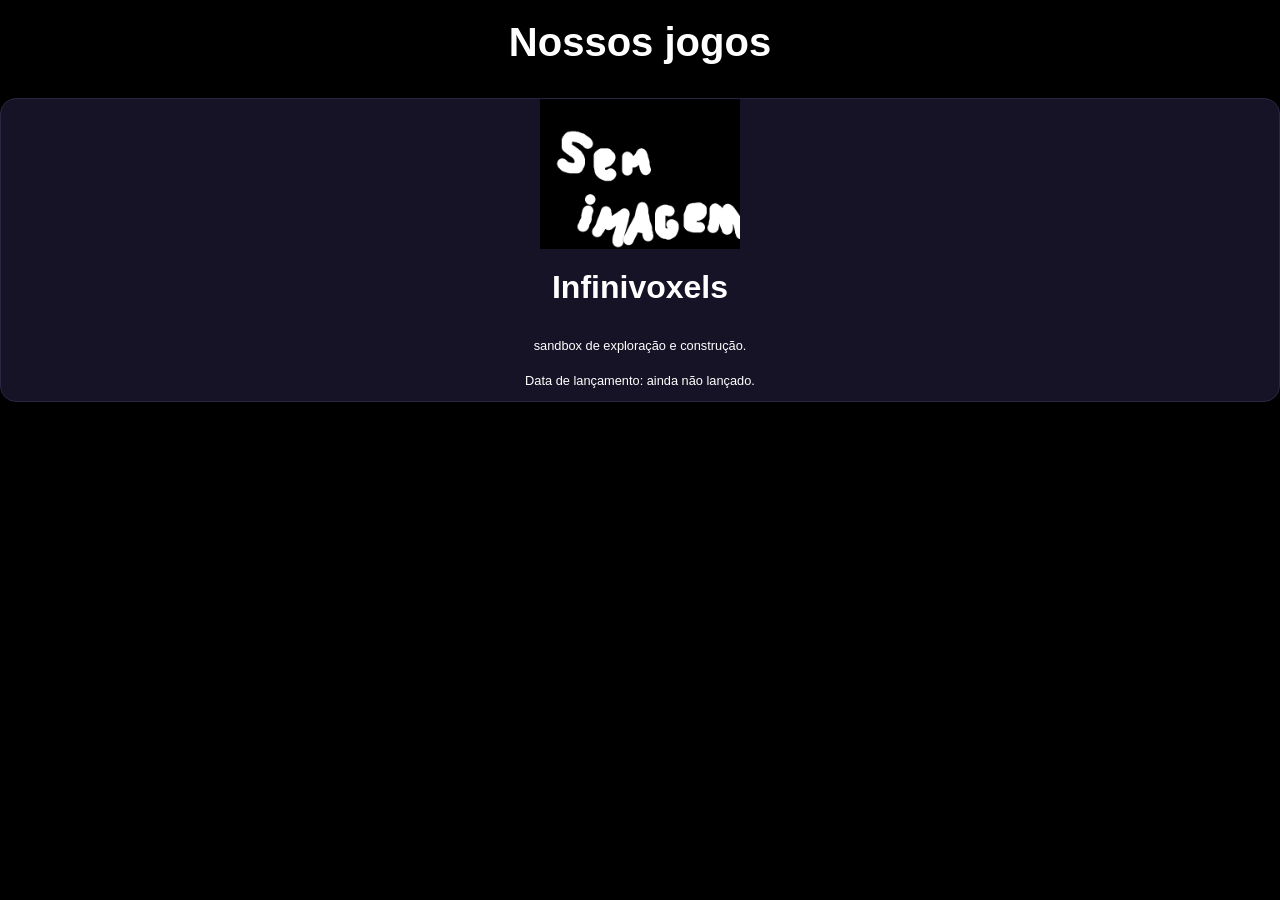
==== index.html @ 47112429 "edit the website #3" ====
<html>
  <head>
    <title>Voxel Team</title>
    <link rel="stylesheet" href="style.css">
  </head>
  <body>
<section class="games">
    <h2>Nossos jogos</h2>

    <div class="game-grid">

        <article class="game-card">
<div style="text-align: center;">
  <img src="assets/infinivoxels.png" alt="Sem Imagem." style="width: 200px; height: auto;">
</div>

            <div class="game-info">
                <h3>Infinivoxels</h3>

                <p>sandbox de exploração e construção.</p>
                <p>Data de lançamento: ainda não lançado.</p>
            </div>
        </article>

    </div>
</section>
  </body>
</html>
---- style.css ----
:root {
    --background: #0d0b16;
    --surface: #171326;
    --primary: #9b6cff;
    --secondary: #6c8cff;
    --text: #f5f1ff;
    --muted: #aaa3bd;
}
body {
    margin: 0;
    font-family: "Oxanium", sans-serif;
    background-color: #000000;
    color: #333333;
}
h2 {
    color: #ffffff;
    font-size: 2.5rem;
    text-align: center;
    margin-top: 20px;
}
h3 {
    color: #ffffff;
    font-size: 2.0rem;
    text-align: center;
    margin-top: 20px;
}
p {
    color: #ffffff;
    font-size: 0.8rem;
    text-align: center;
    margin-top: 20px;
}
.hero {
    background:
        radial-gradient(
            circle at 50% 40%,
            #302060,
            #0d0b16 65%
        );
}
.game-card {
    background: #171326;
    border: 1px solid #2c2540;
    border-radius: 16px;
    overflow: hidden;

    transition:
        transform 0.25s ease,
        border-color 0.25s ease;
}

.game-card:hover {
    transform: translateY(-8px);
    border-color: #9b6cff;
}
.game-card img {
    transition: transform 0.4s ease;
}

.game-card:hover img {
    transform: scale(1.05);
}

.button {
    transition:
        transform 0.2s ease,
        box-shadow 0.2s ease;
}

.button:hover {
    transform: translateY(-2px);
    box-shadow: 0 8px 30px rgba(155, 108, 255, 0.25);
}

.reveal {
    opacity: 0;
    transform: translateY(30px);
    transition: 0.7s ease;
}

.reveal.visible {
    opacity: 1;
    transform: translateY(0);
}
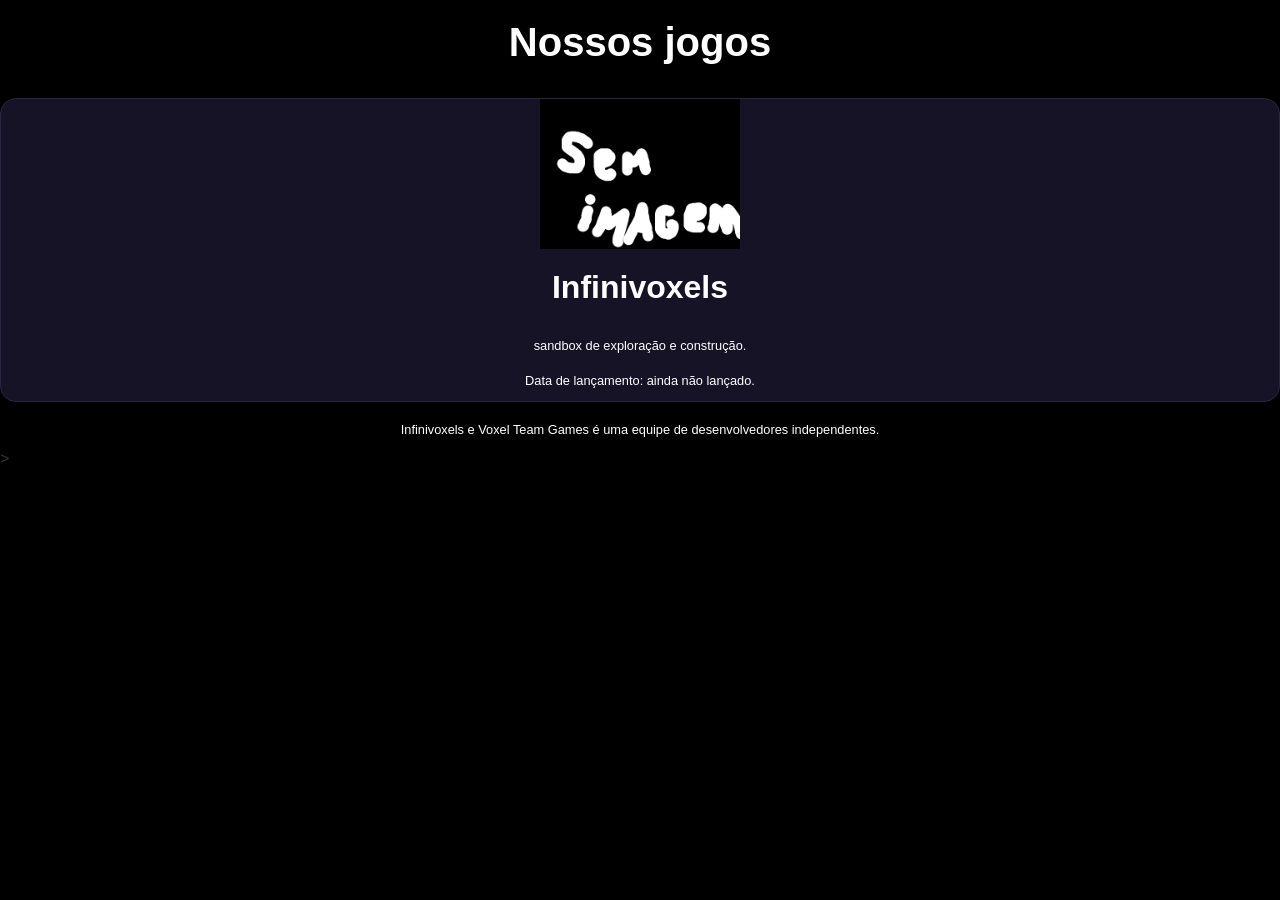
==== commit 989bebaa: "edit the website #4" ====
--- a/index.html
+++ b/index.html
@@ -25,4 +25,6 @@
     </div>
 </section>
   </body>
+  <foot>
+    <p>Infinivoxels e Voxel Team Games é uma equipe de desenvolvedores independentes. </p>>
 </html>
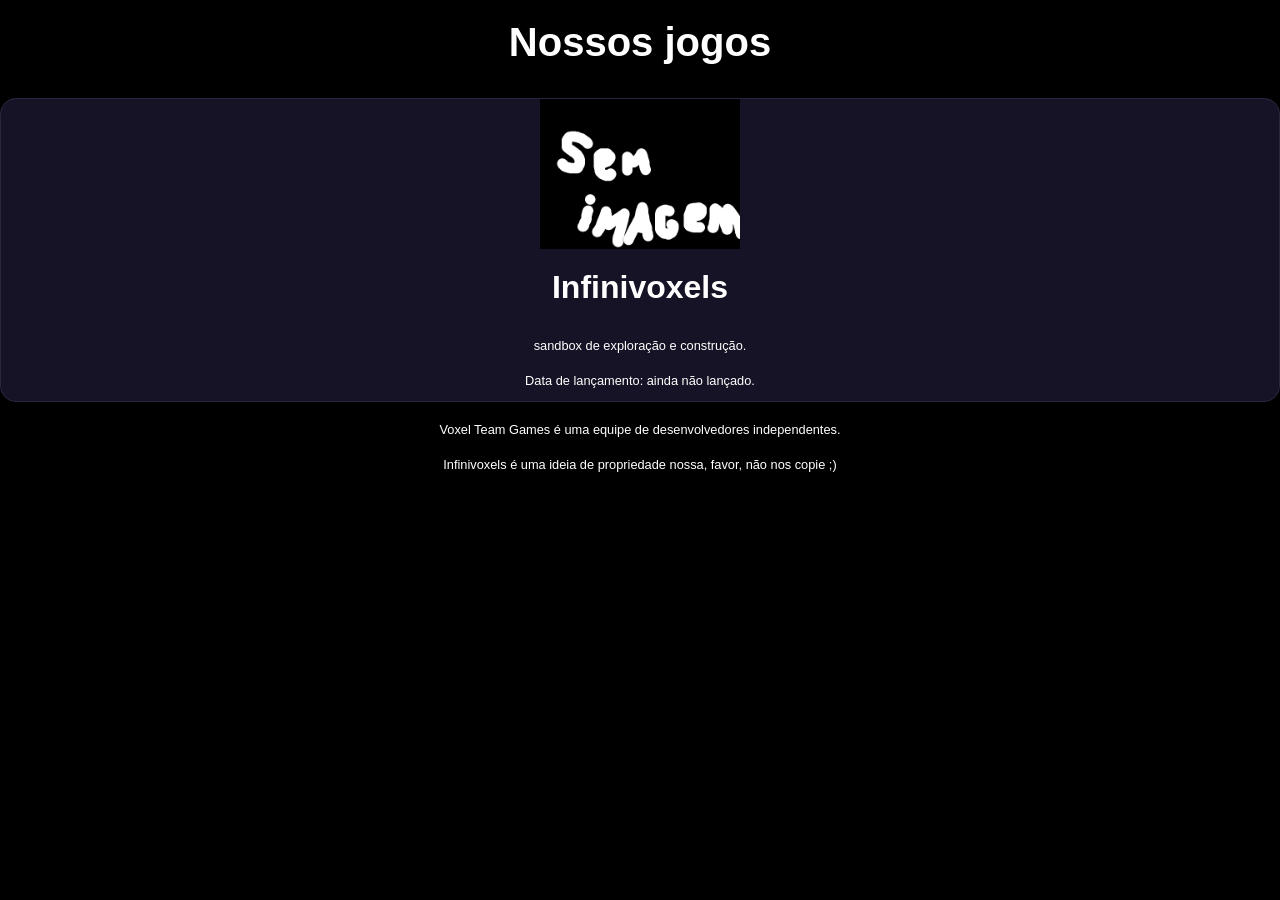
==== commit 1c3ad36f: "edit the website #4" ====
--- a/index.html
+++ b/index.html
@@ -26,5 +26,6 @@
 </section>
   </body>
   <foot>
-    <p>Infinivoxels e Voxel Team Games é uma equipe de desenvolvedores independentes. </p>>
+    <p>Voxel Team Games é uma equipe de desenvolvedores independentes.</p>
+    <p>Infinivoxels é uma ideia de propriedade nossa, favor, não nos copie ;)</p>
 </html>
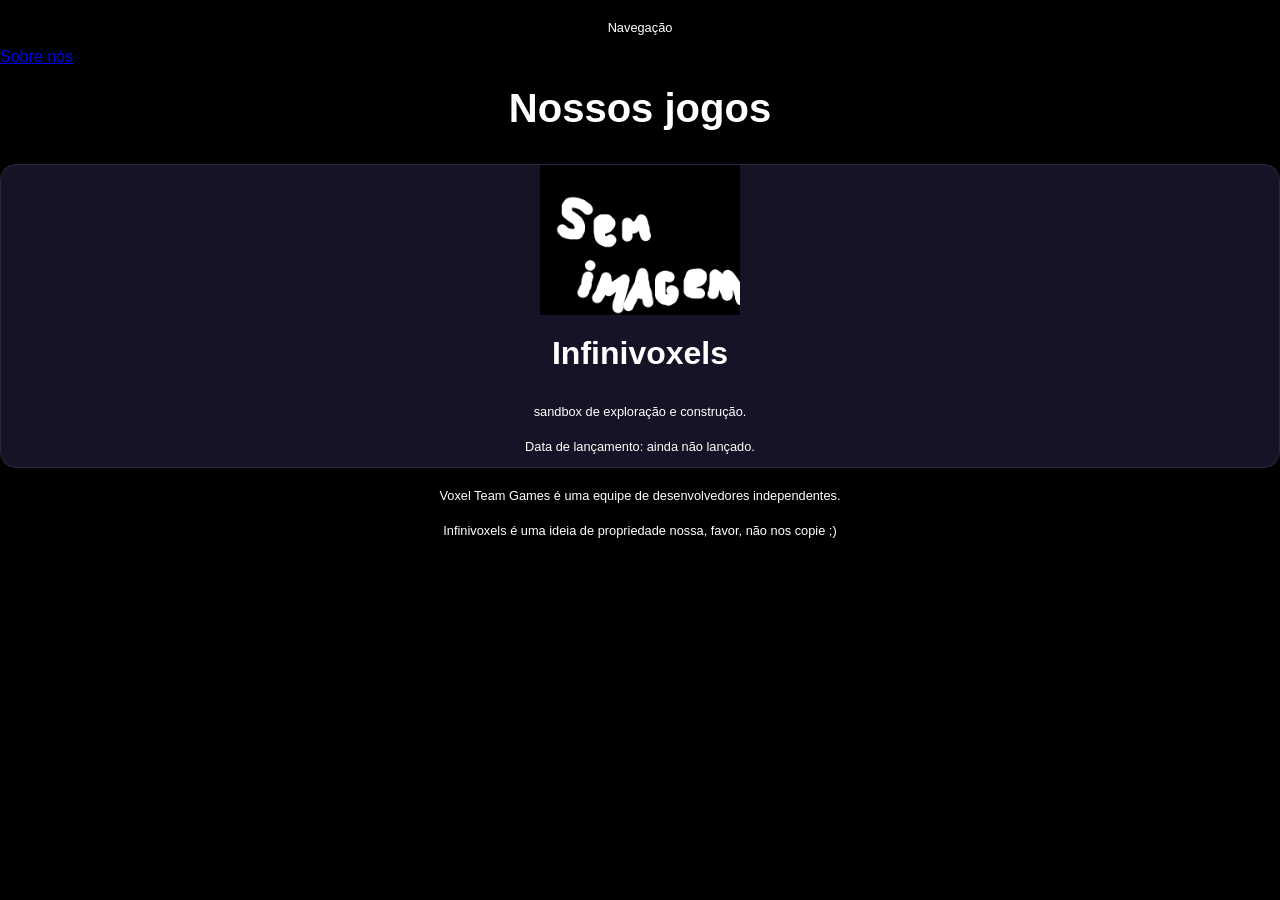
==== commit 6a7f8748: "Add navigation paragraph and link to about section" ====
--- a/index.html
+++ b/index.html
@@ -4,6 +4,8 @@
     <link rel="stylesheet" href="style.css">
   </head>
   <body>
+    <p>Navegação</p>
+    <a href="about">Sobre nós</a>
 <section class="games">
     <h2>Nossos jogos</h2>
 
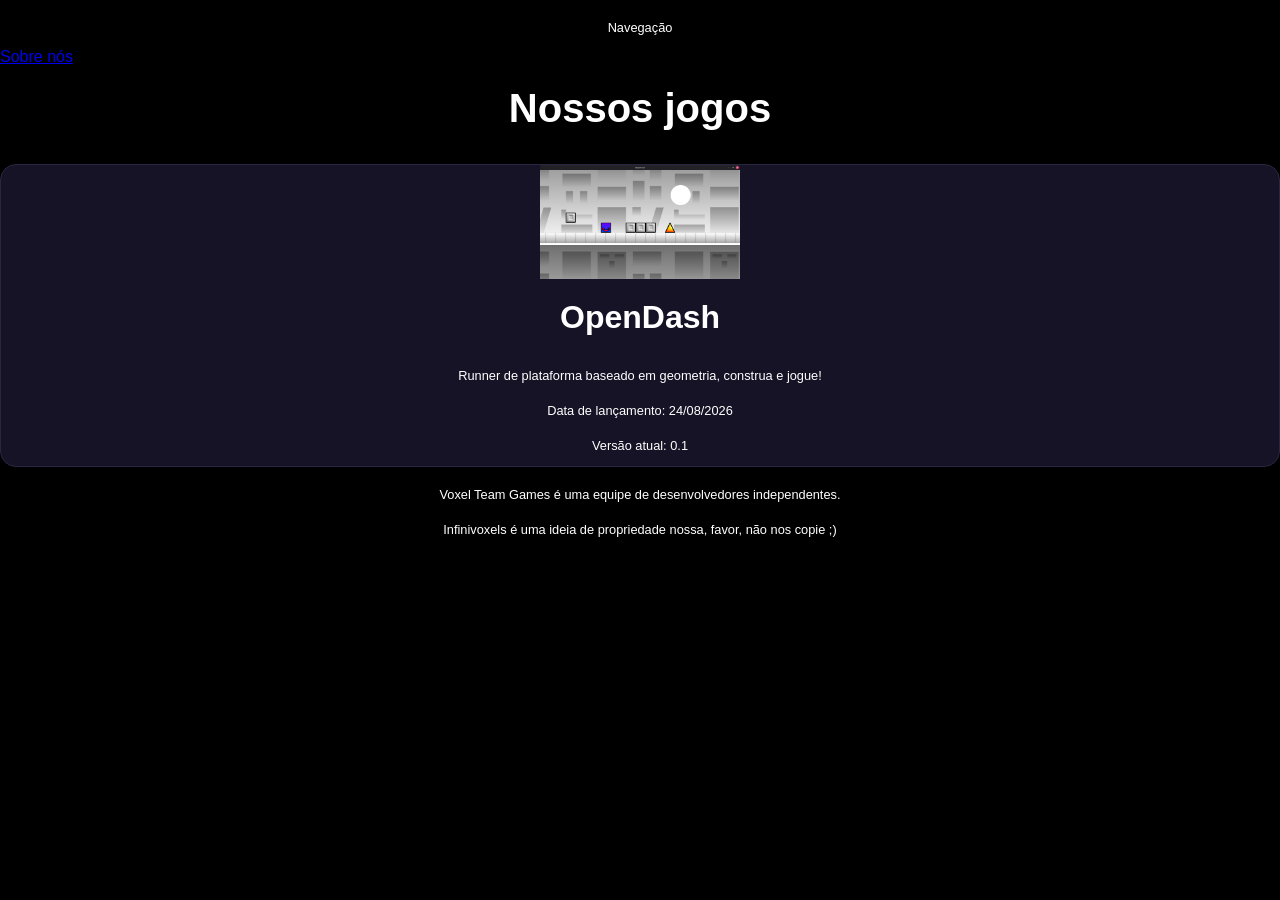
==== commit 9a900b52: "Update game card details for OpenDash" ====
--- a/index.html
+++ b/index.html
@@ -13,14 +13,15 @@
 
         <article class="game-card">
 <div style="text-align: center;">
-  <img src="assets/infinivoxels.png" alt="Sem Imagem." style="width: 200px; height: auto;">
+  <img src="assets/opendash0.1.png" alt="Uma visualização da versão 0.1 do OpenDash" style="width: 200px; height: auto;">
 </div>
 
             <div class="game-info">
-                <h3>Infinivoxels</h3>
+                <h3>OpenDash</h3>
 
-                <p>sandbox de exploração e construção.</p>
-                <p>Data de lançamento: ainda não lançado.</p>
+                <p>Runner de plataforma baseado em geometria, construa e jogue!</p>
+                <p>Data de lançamento: 24/08/2026</p>
+                <p>Versão atual: 0.1</p>
             </div>
         </article>
 
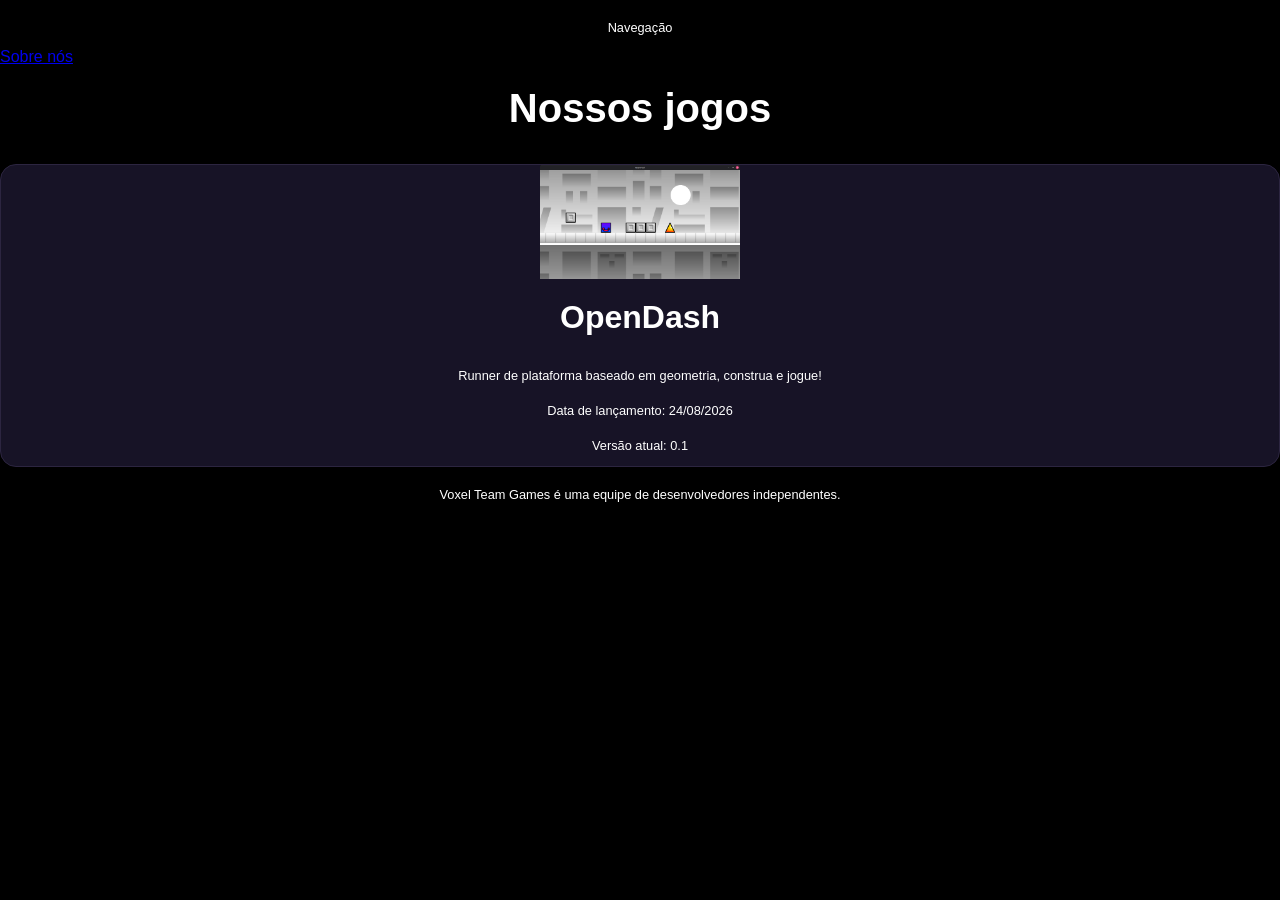
==== commit 2fdb512a: "Remove copyright notice from index.html Removed copyright notice for Infinivoxels." ====
--- a/index.html
+++ b/index.html
@@ -30,5 +30,4 @@
   </body>
   <foot>
     <p>Voxel Team Games é uma equipe de desenvolvedores independentes.</p>
-    <p>Infinivoxels é uma ideia de propriedade nossa, favor, não nos copie ;)</p>
 </html>
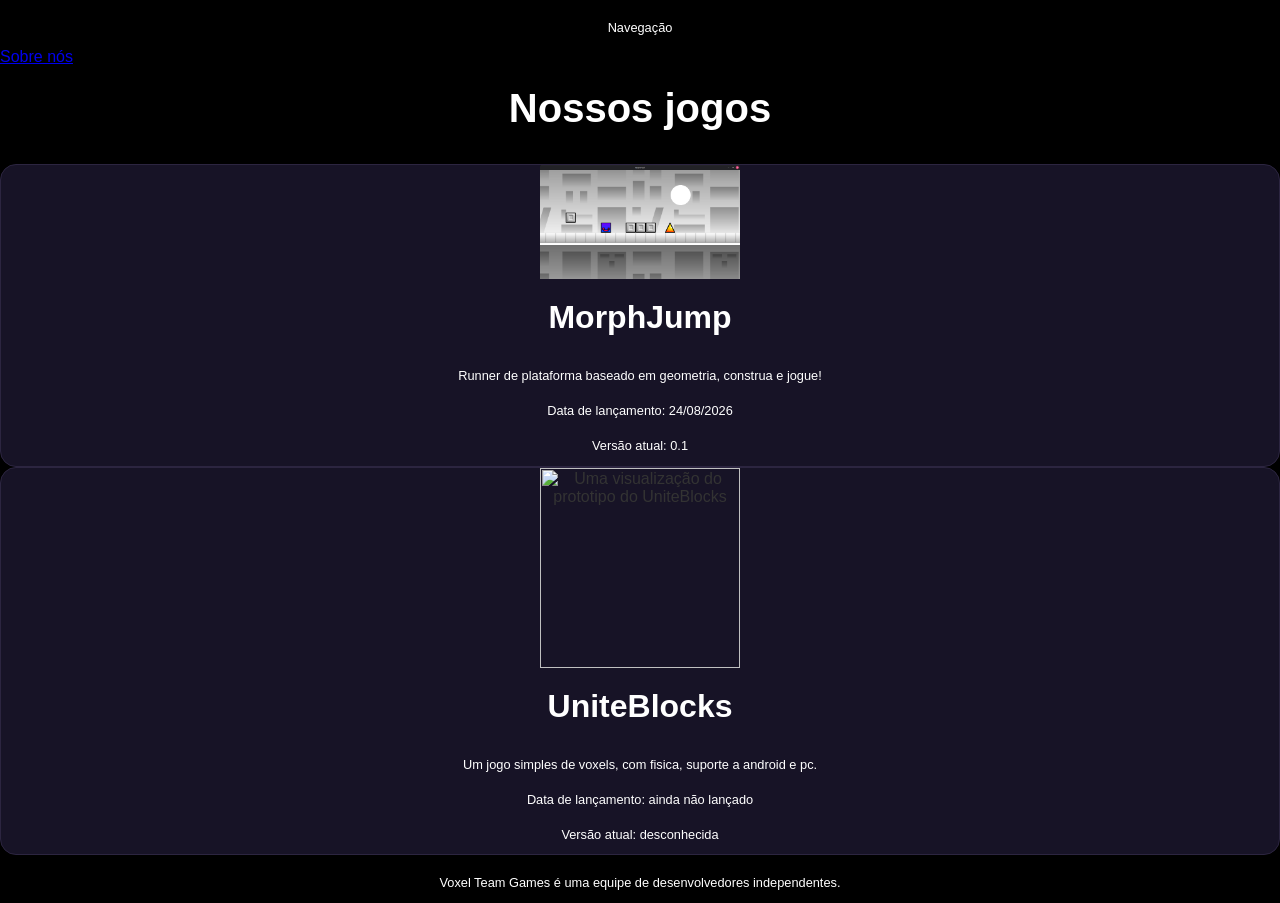
==== commit a4c10fc2: "Update game title and add UniteBlocks section" ====
--- a/index.html
+++ b/index.html
@@ -17,11 +17,24 @@
 </div>
 
             <div class="game-info">
-                <h3>OpenDash</h3>
+                <h3>MorphJump</h3>
 
                 <p>Runner de plataforma baseado em geometria, construa e jogue!</p>
                 <p>Data de lançamento: 24/08/2026</p>
                 <p>Versão atual: 0.1</p>
+            </div>
+        </article>
+        <article class="game-card">
+<div style="text-align: center;">
+  <img src="assets/UniteBlocks.png" alt="Uma visualização do prototipo do UniteBlocks" style="width: 200px; height: auto;">
+</div>
+
+            <div class="game-info">
+                <h3>UniteBlocks</h3>
+
+                <p>Um jogo simples de voxels, com fisica, suporte a android e pc.</p>
+                <p>Data de lançamento: ainda não lançado</p>
+                <p>Versão atual: desconhecida</p>
             </div>
         </article>
 
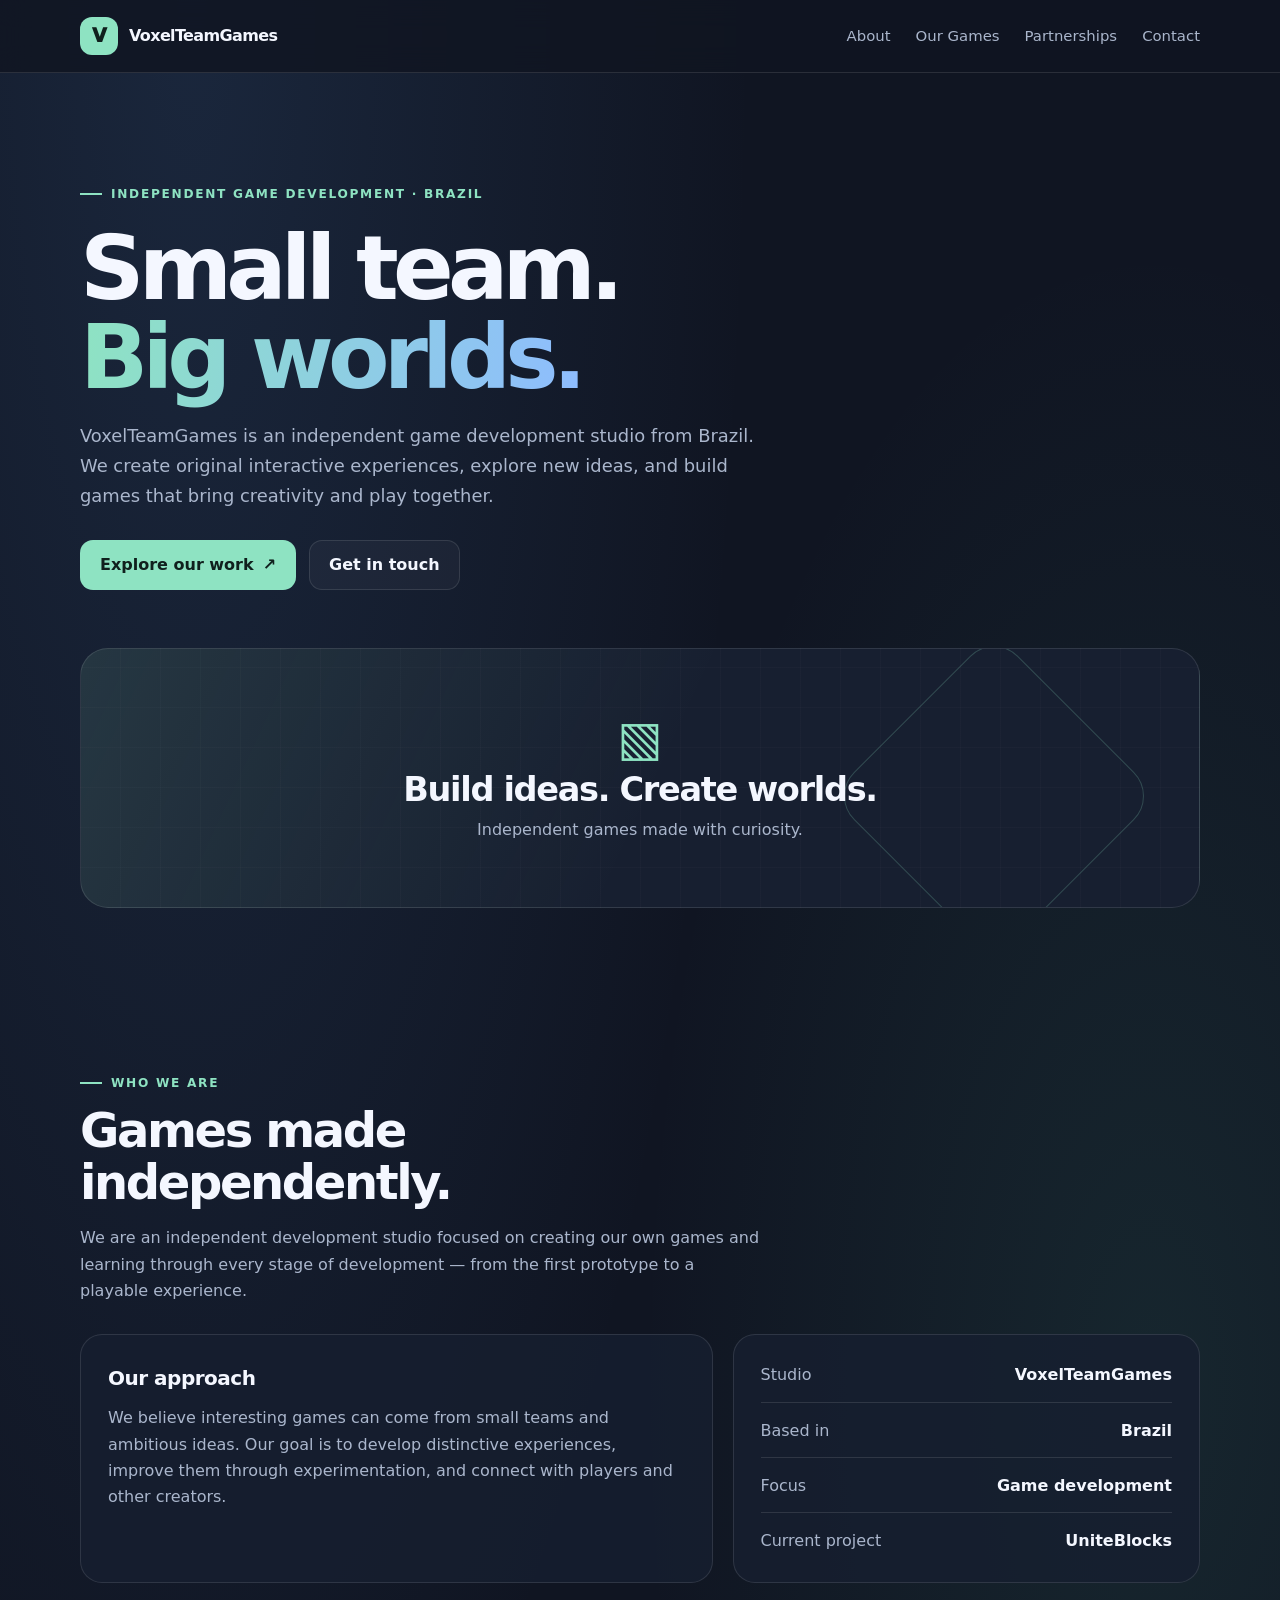
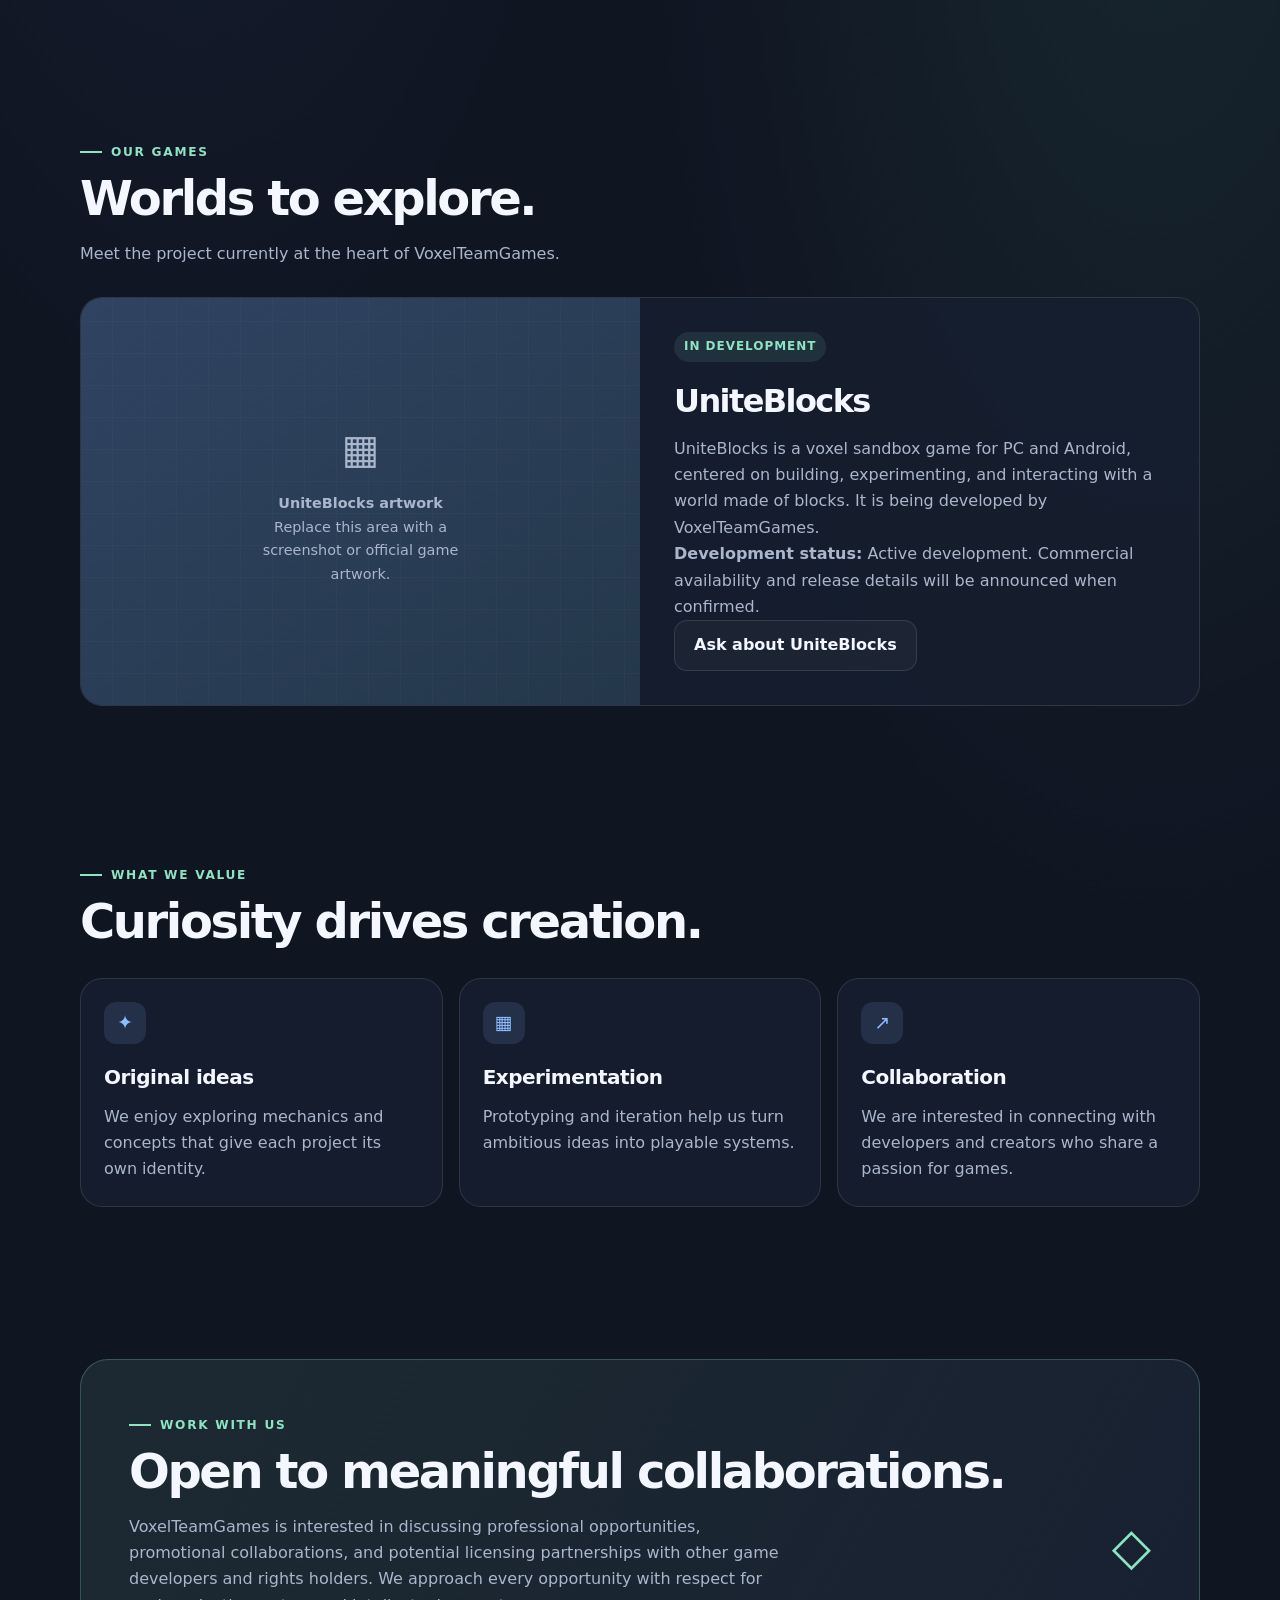
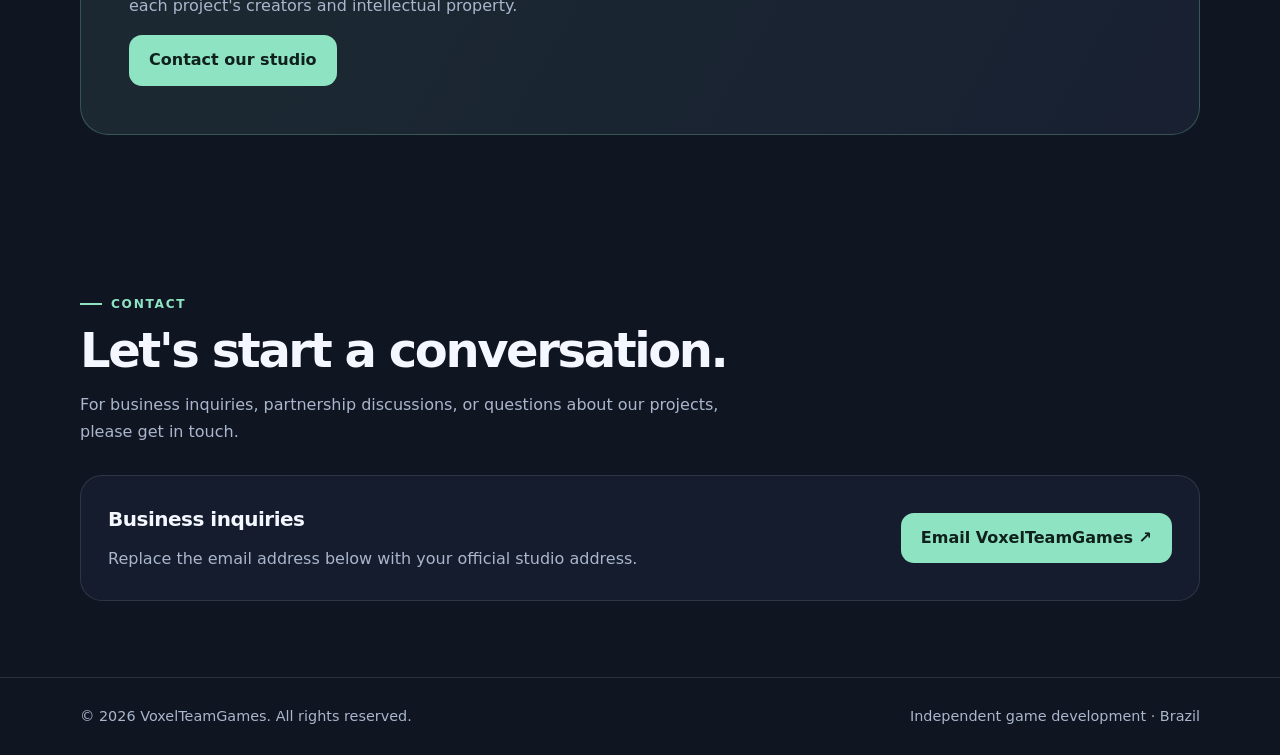
==== commit 239bf7e9: "Revamp index.html with new layout and metadata Updated the HTML structure and added metadata for bet" ====
--- a/index.html
+++ b/index.html
@@ -1,46 +1,390 @@
-<html>
-  <head>
-    <title>Voxel Team</title>
-    <link rel="stylesheet" href="style.css">
-  </head>
-  <body>
-    <p>Navegação</p>
-    <a href="about">Sobre nós</a>
-<section class="games">
-    <h2>Nossos jogos</h2>
-
-    <div class="game-grid">
-
-        <article class="game-card">
-<div style="text-align: center;">
-  <img src="assets/opendash0.1.png" alt="Uma visualização da versão 0.1 do OpenDash" style="width: 200px; height: auto;">
-</div>
-
-            <div class="game-info">
-                <h3>MorphJump</h3>
-
-                <p>Runner de plataforma baseado em geometria, construa e jogue!</p>
-                <p>Data de lançamento: 24/08/2026</p>
-                <p>Versão atual: 0.1</p>
+<!DOCTYPE html>
+<html lang="en">
+<head>
+  <meta charset="UTF-8">
+  <meta name="viewport" content="width=device-width, initial-scale=1.0">
+  <meta name="theme-color" content="#101522">
+  <meta name="description" content="VoxelTeamGames is an independent game development studio from Brazil, creating original games such as UniteBlocks.">
+  <title>VoxelTeamGames — Independent Game Development</title>
+  <style>
+    :root {
+      color-scheme: dark;
+      --bg: #101522;
+      --surface: #171f30;
+      --surface-2: #202b40;
+      --text: #f4f7ff;
+      --muted: #aab6cc;
+      --accent: #8ee3c2;
+      --accent-2: #8ebcff;
+      --line: rgba(255,255,255,.11);
+      --radius: 22px;
+      --max: 1120px;
+    }
+    * { box-sizing: border-box; }
+    html { scroll-behavior: smooth; }
+    body {
+      margin: 0;
+      background:
+        radial-gradient(ellipse at 15% 0%, rgba(76,126,190,.17), transparent 35rem),
+        radial-gradient(ellipse at 90% 35%, rgba(81,190,155,.10), transparent 32rem),
+        var(--bg);
+      color: var(--text);
+      font: 16px/1.65 system-ui, -apple-system, BlinkMacSystemFont, "Segoe UI", sans-serif;
+    }
+    a { color: inherit; }
+    .container { width: min(var(--max), calc(100% - 40px)); margin-inline: auto; }
+    .topbar {
+      position: sticky; top: 0; z-index: 10;
+      background: rgba(16,21,34,.82);
+      backdrop-filter: blur(14px);
+      border-bottom: 1px solid var(--line);
+    }
+    .nav {
+      min-height: 72px; display: flex; align-items: center;
+      justify-content: space-between; gap: 24px;
+    }
+    .brand {
+      display: inline-flex; align-items: center; gap: 11px;
+      text-decoration: none; font-weight: 800; letter-spacing: -.04em;
+    }
+    .brand-mark {
+      display: grid; place-items: center; width: 38px; height: 38px;
+      border-radius: 12px; color: #10201d; background: var(--accent);
+      font-weight: 950; font-size: 19px;
+    }
+    .nav-links { display: flex; align-items: center; gap: 25px; }
+    .nav-links a {
+      color: var(--muted); text-decoration: none; font-size: .93rem;
+      transition: color .2s;
+    }
+    .nav-links a:hover { color: var(--text); }
+    .menu-button {
+      display: none; border: 1px solid var(--line); background: var(--surface);
+      color: var(--text); border-radius: 10px; padding: 8px 12px; font: inherit;
+    }
+    .hero { padding: 104px 0 82px; }
+    .eyebrow {
+      display: inline-flex; align-items: center; gap: 9px;
+      color: var(--accent); text-transform: uppercase;
+      letter-spacing: .14em; font-size: .76rem; font-weight: 800;
+    }
+    .eyebrow::before {
+      content: ""; width: 22px; height: 2px; background: currentColor;
+    }
+    h1 {
+      max-width: 850px; margin: 20px 0 20px;
+      font-size: clamp(2.7rem, 7vw, 5.6rem);
+      line-height: .99; letter-spacing: -.065em;
+    }
+    .gradient-text {
+      background: linear-gradient(100deg, var(--accent), var(--accent-2));
+      -webkit-background-clip: text; background-clip: text; color: transparent;
+    }
+    .hero-copy { max-width: 690px; color: var(--muted); font-size: 1.12rem; }
+    .actions { display: flex; flex-wrap: wrap; gap: 13px; margin-top: 30px; }
+    .button {
+      display: inline-flex; align-items: center; justify-content: center; gap: 9px;
+      min-height: 48px; padding: 11px 19px; border-radius: 13px;
+      border: 1px solid transparent; text-decoration: none; font-weight: 750;
+      transition: transform .2s, background .2s, border-color .2s;
+    }
+    .button:hover { transform: translateY(-2px); }
+    .button.primary { background: var(--accent); color: #10201d; }
+    .button.secondary { border-color: var(--line); background: rgba(255,255,255,.035); }
+    .hero-panel {
+      margin-top: 58px; min-height: 260px; position: relative; overflow: hidden;
+      border: 1px solid var(--line); border-radius: 28px;
+      background:
+        linear-gradient(115deg, rgba(142,227,194,.12), transparent 52%),
+        repeating-linear-gradient(0deg, transparent 0 39px, rgba(255,255,255,.035) 40px),
+        repeating-linear-gradient(90deg, transparent 0 39px, rgba(255,255,255,.035) 40px),
+        var(--surface);
+      display: grid; place-items: center; text-align: center; padding: 34px;
+    }
+    .hero-panel::after {
+      content: ""; position: absolute; width: 230px; height: 230px;
+      border: 1px solid rgba(142,227,194,.22); transform: rotate(45deg);
+      border-radius: 34px; right: 8%; top: 12%;
+    }
+    .hero-panel-content { position: relative; z-index: 1; }
+    .voxel-symbol { font-size: 3rem; line-height: 1; color: var(--accent); }
+    .hero-panel strong { display: block; font-size: clamp(1.4rem, 4vw, 2.1rem); letter-spacing: -.04em; }
+    .hero-panel span { color: var(--muted); }
+    section { padding: 76px 0; }
+    .section-heading { max-width: 680px; margin-bottom: 30px; }
+    h2 { margin: 10px 0; font-size: clamp(2rem, 4vw, 3rem); line-height: 1.1; letter-spacing: -.05em; }
+    .section-heading p, .muted { color: var(--muted); }
+    .about-grid { display: grid; grid-template-columns: 1.15fr .85fr; gap: 20px; }
+    .card {
+      background: rgba(23,31,48,.82); border: 1px solid var(--line);
+      border-radius: var(--radius); padding: 27px;
+    }
+    .card h3 { margin: 0 0 10px; font-size: 1.25rem; letter-spacing: -.025em; }
+    .card p { margin: 0; color: var(--muted); }
+    .fact-list { display: grid; gap: 15px; }
+    .fact { display: flex; justify-content: space-between; gap: 18px; padding-bottom: 13px; border-bottom: 1px solid var(--line); }
+    .fact:last-child { border: 0; padding-bottom: 0; }
+    .fact span:first-child { color: var(--muted); }
+    .fact strong { text-align: right; }
+    .game-card {
+      display: grid; grid-template-columns: 1fr 1fr; overflow: hidden;
+      padding: 0; min-height: 330px;
+    }
+    .game-art {
+      min-height: 280px; display: grid; place-items: center; padding: 28px;
+      text-align: center; background:
+        linear-gradient(145deg, rgba(142,188,255,.18), rgba(142,227,194,.08)),
+        repeating-linear-gradient(0deg, transparent 0 31px, rgba(255,255,255,.045) 32px),
+        repeating-linear-gradient(90deg, transparent 0 31px, rgba(255,255,255,.045) 32px),
+        #1b2940;
+    }
+    .game-art .placeholder { max-width: 250px; color: var(--muted); font-size: .9rem; }
+    .game-info { padding: 34px; align-self: center; }
+    .tag {
+      display: inline-block; padding: 5px 10px; border-radius: 999px;
+      color: var(--accent); background: rgba(142,227,194,.1);
+      font-size: .75rem; font-weight: 800; letter-spacing: .08em; text-transform: uppercase;
+    }
+    .game-info h3 { font-size: 2rem; margin: 13px 0 8px; letter-spacing: -.05em; }
+    .game-info p { color: var(--muted); }
+    .feature-grid { display: grid; grid-template-columns: repeat(3, 1fr); gap: 16px; }
+    .feature { padding: 23px; }
+    .feature-icon {
+      width: 42px; height: 42px; display: grid; place-items: center;
+      border-radius: 12px; background: rgba(142,188,255,.12);
+      color: var(--accent-2); font-size: 1.2rem; margin-bottom: 17px;
+    }
+    .partnership {
+      border: 1px solid rgba(142,227,194,.25);
+      background: linear-gradient(120deg, rgba(142,227,194,.10), rgba(142,188,255,.07));
+      border-radius: 28px; padding: clamp(26px, 5vw, 48px);
+      display: grid; grid-template-columns: 1fr auto; gap: 30px; align-items: center;
+    }
+    .partnership p { color: var(--muted); max-width: 670px; }
+    .partnership-mark { font-size: 3.2rem; color: var(--accent); }
+    .contact-card { display: flex; align-items: center; justify-content: space-between; gap: 25px; }
+    footer { border-top: 1px solid var(--line); padding: 27px 0; color: var(--muted); font-size: .9rem; }
+    .footer-inner { display: flex; justify-content: space-between; gap: 20px; flex-wrap: wrap; }
+    :focus-visible { outline: 3px solid var(--accent-2); outline-offset: 4px; }
+    @media (max-width: 760px) {
+      .hero { padding: 76px 0 55px; }
+      section { padding: 56px 0; }
+      .about-grid, .game-card { grid-template-columns: 1fr; }
+      .feature-grid { grid-template-columns: 1fr; }
+      .game-art { min-height: 210px; }
+      .partnership { grid-template-columns: 1fr; }
+      .partnership-mark { display: none; }
+      .contact-card { align-items: flex-start; flex-direction: column; }
+      .menu-button { display: inline-block; }
+      .nav { position: relative; }
+      .nav-links {
+        display: none; position: absolute; top: 71px; left: -20px; right: -20px;
+        padding: 18px 20px 22px; background: #141c2b;
+        border-bottom: 1px solid var(--line); flex-direction: column; align-items: flex-start;
+      }
+      .nav-links.open { display: flex; }
+    }
+    @media (prefers-reduced-motion: reduce) {
+      html { scroll-behavior: auto; }
+      *, *::before, *::after { transition-duration: .01ms !important; }
+    }
+  </style>
+</head>
+<body>
+  <header class="topbar">
+    <nav class="container nav" aria-label="Main navigation">
+      <a class="brand" href="#home" aria-label="VoxelTeamGames home">
+        <span class="brand-mark">V</span>
+        <span>VoxelTeamGames</span>
+      </a>
+      <button class="menu-button" id="menuButton" aria-expanded="false" aria-controls="navLinks">Menu</button>
+      <div class="nav-links" id="navLinks">
+        <a href="#about">About</a>
+        <a href="#games">Our Games</a>
+        <a href="#partnerships">Partnerships</a>
+        <a href="#contact">Contact</a>
+      </div>
+    </nav>
+  </header>
+
+  <main id="home">
+    <section class="hero">
+      <div class="container">
+        <span class="eyebrow">Independent game development · Brazil</span>
+        <h1>Small team.<br><span class="gradient-text">Big worlds.</span></h1>
+        <p class="hero-copy">
+          VoxelTeamGames is an independent game development studio from Brazil.
+          We create original interactive experiences, explore new ideas, and build
+          games that bring creativity and play together.
+        </p>
+        <div class="actions">
+          <a class="button primary" href="#games">Explore our work <span aria-hidden="true">↗</span></a>
+          <a class="button secondary" href="#contact">Get in touch</a>
+        </div>
+
+        <div class="hero-panel" aria-label="VoxelTeamGames visual identity">
+          <div class="hero-panel-content">
+            <div class="voxel-symbol" aria-hidden="true">▧</div>
+            <strong>Build ideas. Create worlds.</strong>
+            <span>Independent games made with curiosity.</span>
+          </div>
+        </div>
+      </div>
+    </section>
+
+    <section id="about">
+      <div class="container">
+        <div class="section-heading">
+          <span class="eyebrow">Who we are</span>
+          <h2>Games made independently.</h2>
+          <p>
+            We are an independent development studio focused on creating our own
+            games and learning through every stage of development — from the first
+            prototype to a playable experience.
+          </p>
+        </div>
+        <div class="about-grid">
+          <article class="card">
+            <h3>Our approach</h3>
+            <p>
+              We believe interesting games can come from small teams and ambitious
+              ideas. Our goal is to develop distinctive experiences, improve them
+              through experimentation, and connect with players and other creators.
+            </p>
+          </article>
+          <aside class="card fact-list" aria-label="Studio information">
+            <div class="fact"><span>Studio</span><strong>VoxelTeamGames</strong></div>
+            <div class="fact"><span>Based in</span><strong>Brazil</strong></div>
+            <div class="fact"><span>Focus</span><strong>Game development</strong></div>
+            <div class="fact"><span>Current project</span><strong>UniteBlocks</strong></div>
+          </aside>
+        </div>
+      </div>
+    </section>
+
+    <section id="games">
+      <div class="container">
+        <div class="section-heading">
+          <span class="eyebrow">Our games</span>
+          <h2>Worlds to explore.</h2>
+          <p>Meet the project currently at the heart of VoxelTeamGames.</p>
+        </div>
+        <article class="card game-card">
+          <div class="game-art">
+            <div class="placeholder">
+              <div style="font-size:2.5rem; margin-bottom:10px" aria-hidden="true">▦</div>
+              <strong>UniteBlocks artwork</strong><br>
+              Replace this area with a screenshot or official game artwork.
             </div>
+          </div>
+          <div class="game-info">
+            <span class="tag">In development</span>
+            <h3>UniteBlocks</h3>
+            <p>
+              UniteBlocks is a voxel sandbox game for PC and Android, centered on
+              building, experimenting, and interacting with a world made of blocks.
+              It is being developed by VoxelTeamGames.
+            </p>
+            <p><strong>Development status:</strong> Active development. Commercial
+              availability and release details will be announced when confirmed.</p>
+            <!-- Replace # with the real project page URL when available. -->
+            <a class="button secondary" href="#contact">Ask about UniteBlocks</a>
+          </div>
         </article>
-        <article class="game-card">
-<div style="text-align: center;">
-  <img src="assets/UniteBlocks.png" alt="Uma visualização do prototipo do UniteBlocks" style="width: 200px; height: auto;">
-</div>
-
-            <div class="game-info">
-                <h3>UniteBlocks</h3>
-
-                <p>Um jogo simples de voxels, com fisica, suporte a android e pc.</p>
-                <p>Data de lançamento: ainda não lançado</p>
-                <p>Versão atual: desconhecida</p>
-            </div>
-        </article>
-
+      </div>
+    </section>
+
+    <section>
+      <div class="container">
+        <div class="section-heading">
+          <span class="eyebrow">What we value</span>
+          <h2>Curiosity drives creation.</h2>
+        </div>
+        <div class="feature-grid">
+          <article class="card feature">
+            <div class="feature-icon" aria-hidden="true">✦</div>
+            <h3>Original ideas</h3>
+            <p>We enjoy exploring mechanics and concepts that give each project its own identity.</p>
+          </article>
+          <article class="card feature">
+            <div class="feature-icon" aria-hidden="true">▦</div>
+            <h3>Experimentation</h3>
+            <p>Prototyping and iteration help us turn ambitious ideas into playable systems.</p>
+          </article>
+          <article class="card feature">
+            <div class="feature-icon" aria-hidden="true">↗</div>
+            <h3>Collaboration</h3>
+            <p>We are interested in connecting with developers and creators who share a passion for games.</p>
+          </article>
+        </div>
+      </div>
+    </section>
+
+    <section id="partnerships">
+      <div class="container">
+        <div class="partnership">
+          <div>
+            <span class="eyebrow">Work with us</span>
+            <h2>Open to meaningful collaborations.</h2>
+            <p>
+              VoxelTeamGames is interested in discussing professional opportunities,
+              promotional collaborations, and potential licensing partnerships with
+              other game developers and rights holders. We approach every opportunity
+              with respect for each project's creators and intellectual property.
+            </p>
+            <a class="button primary" href="#contact">Contact our studio</a>
+          </div>
+          <div class="partnership-mark" aria-hidden="true">◇</div>
+        </div>
+      </div>
+    </section>
+
+    <section id="contact">
+      <div class="container">
+        <div class="section-heading">
+          <span class="eyebrow">Contact</span>
+          <h2>Let's start a conversation.</h2>
+          <p>
+            For business inquiries, partnership discussions, or questions about
+            our projects, please get in touch.
+          </p>
+        </div>
+        <div class="card contact-card">
+          <div>
+            <h3>Business inquiries</h3>
+            <p class="muted">Replace the email address below with your official studio address.</p>
+          </div>
+          <!-- IMPORTANT: Replace this placeholder with an email address you control. -->
+          <a class="button primary" href="mailto:YOUR_EMAIL@example.com">Email VoxelTeamGames ↗</a>
+        </div>
+      </div>
+    </section>
+  </main>
+
+  <footer>
+    <div class="container footer-inner">
+      <span>© <span id="year"></span> VoxelTeamGames. All rights reserved.</span>
+      <span>Independent game development · Brazil</span>
     </div>
-</section>
-  </body>
-  <foot>
-    <p>Voxel Team Games é uma equipe de desenvolvedores independentes.</p>
+  </footer>
+
+  <script>
+    const menuButton = document.getElementById("menuButton");
+    const navLinks = document.getElementById("navLinks");
+
+    menuButton.addEventListener("click", () => {
+      const isOpen = navLinks.classList.toggle("open");
+      menuButton.setAttribute("aria-expanded", String(isOpen));
+    });
+
+    navLinks.querySelectorAll("a").forEach((link) => {
+      link.addEventListener("click", () => {
+        navLinks.classList.remove("open");
+        menuButton.setAttribute("aria-expanded", "false");
+      });
+    });
+
+    document.getElementById("year").textContent = new Date().getFullYear();
+  </script>
+</body>
 </html>
